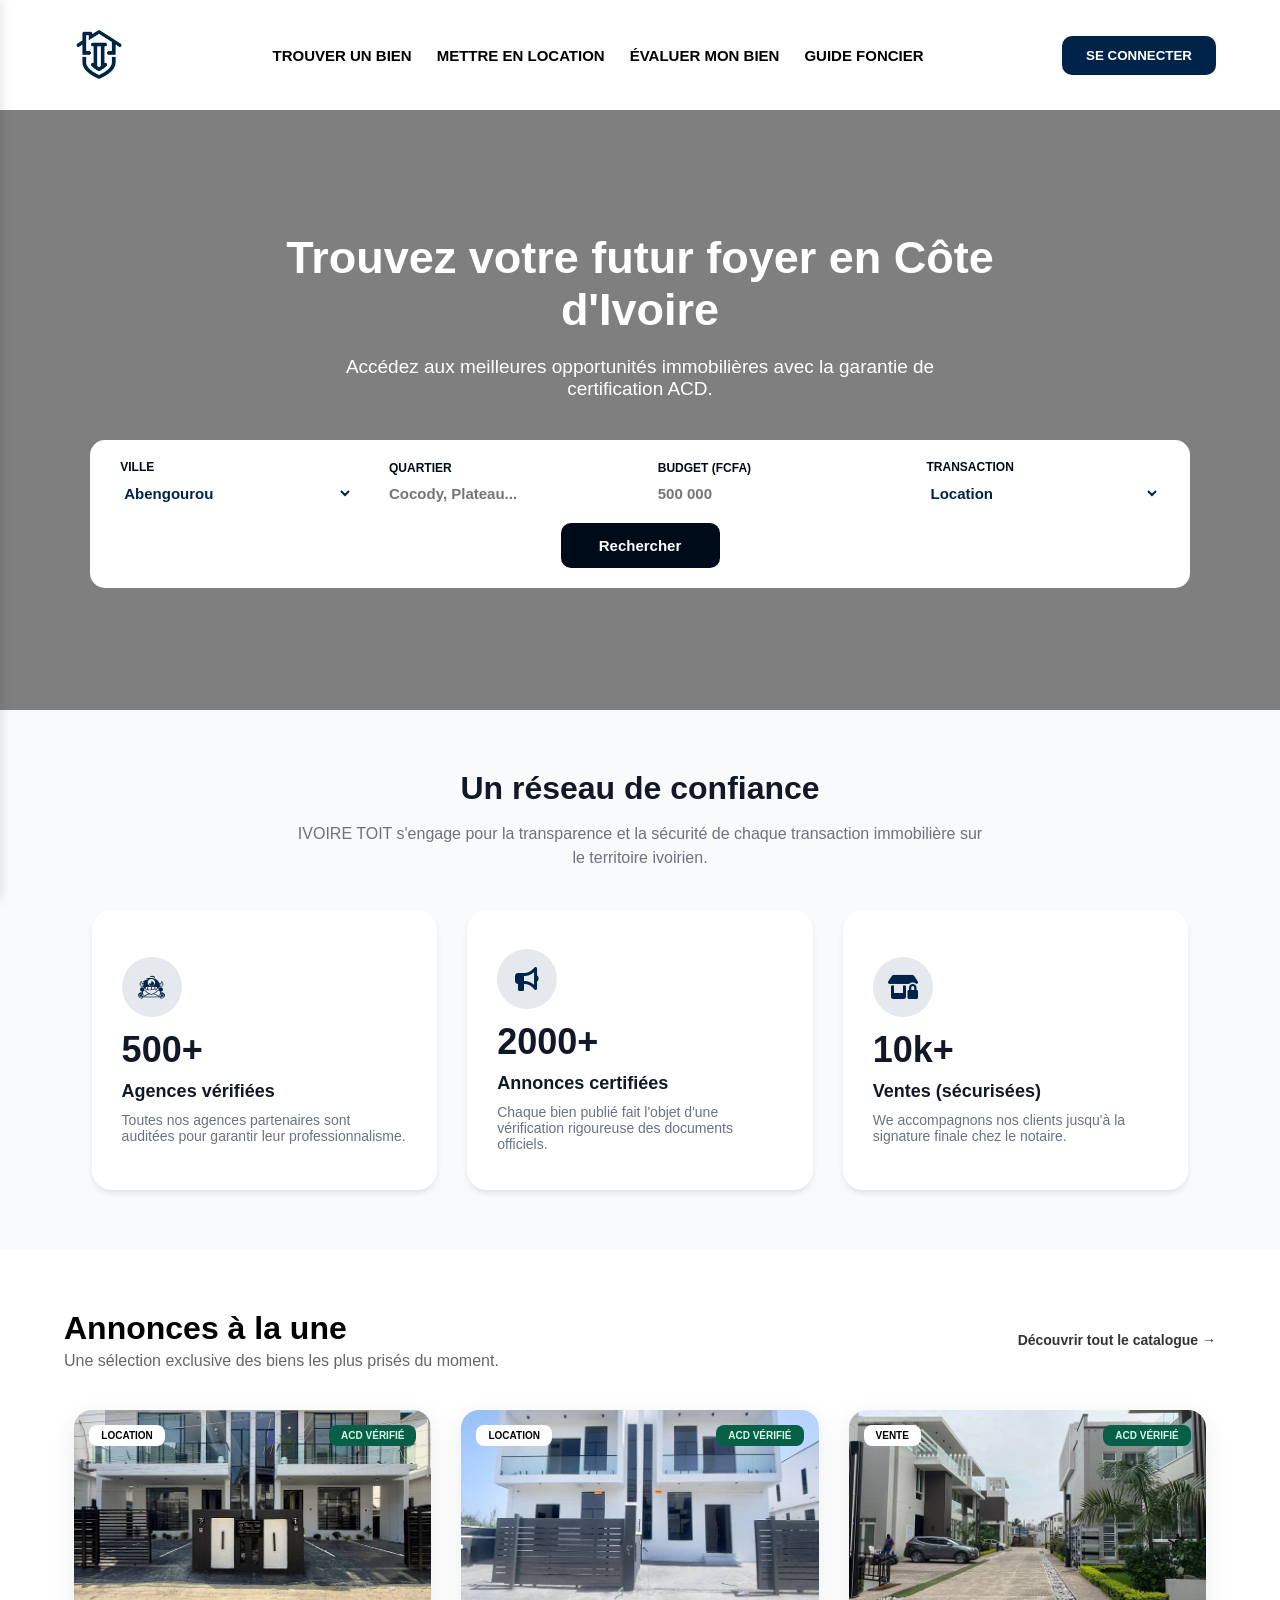
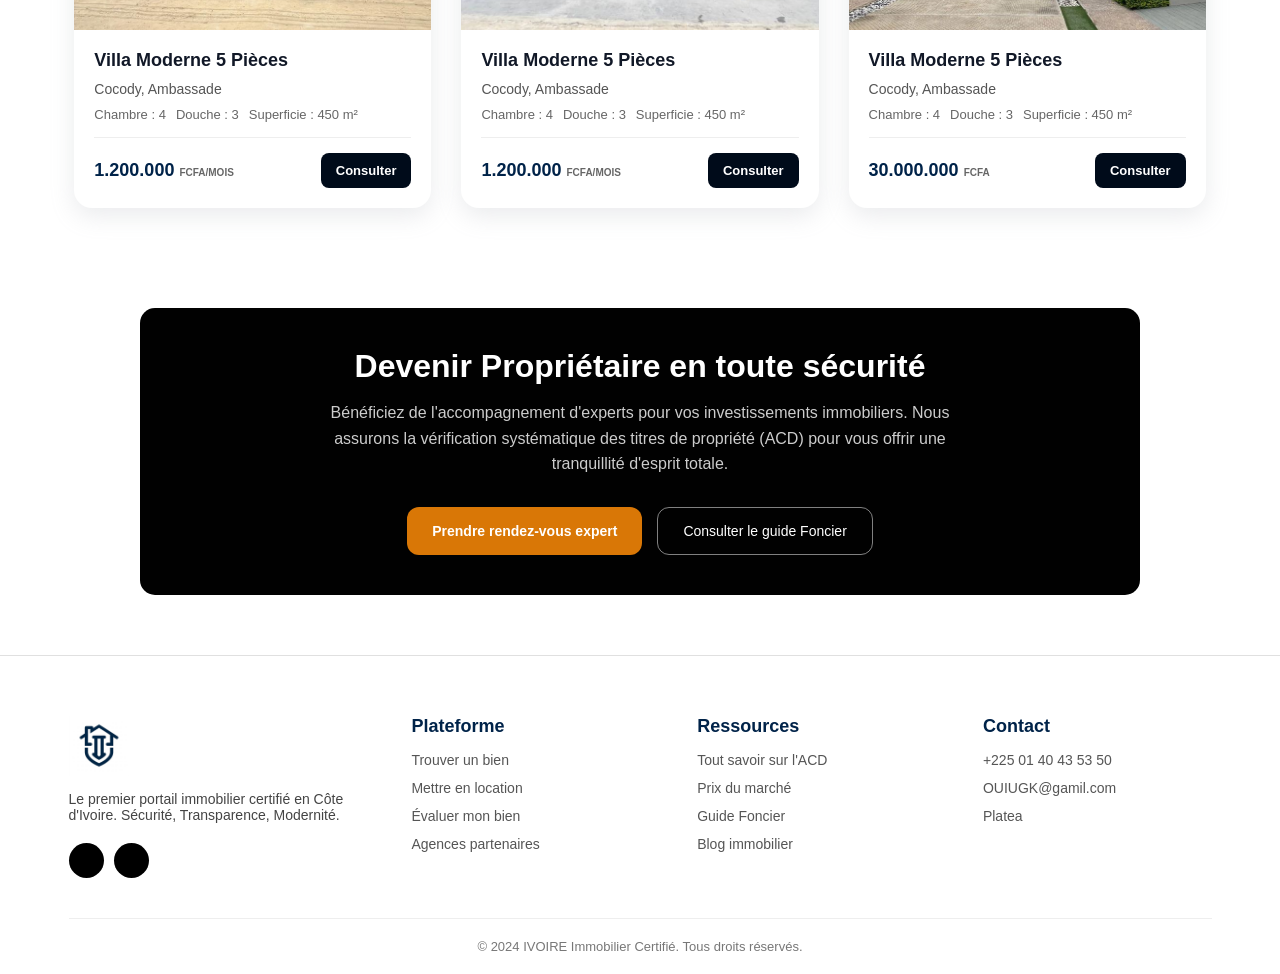
==== index.html @ 715c49f6 "ojgo" ====
<!DOCTYPE html>
<html lang="en">

<head>
    <meta charset="UTF-8">
    <meta name="viewport" content="width=device-width, initial-scale=1.0">
    <title>IVOIRE_IMMO</title>
    <link rel="stylesheet" href="./style.css">
    <link rel="icon" type="image/png" href="./IMAGE/LOGO.png">
    <link rel="stylesheet" href="https://cdnjs.cloudflare.com/ajax/libs/font-awesome/6.5.1/css/all.min.css">
    <script src="./menu.js"></script>
</head>

<body>
    <header>
        <div id="Logo">
            <img src="./IMAGE/LOGO.png" alt="Logo">
        </div>
        <div class="nav-bas">
            <h3><a href="" class="active">TROUVER UN BIEN</a></h3>
            <h3><a href="./ Mettre_en _ocation.html"  >METTRE EN LOCATION</a></h3>
            <h3><a href="./evaluation.html">ÉVALUER MON BIEN</a></h3>
            <h3><a href="./GUIDE_FONCIER.html">GUIDE FONCIER</a></h3>
        </div>

        <a href="./Connexion.html" id="Connexion">
            <button>SE CONNECTER</button>
        </a>

        <a href="#" id="openBtn" class="burger-icon">
            <span></span>
            <span></span>
            <span></span>
        </a>

        <!-- MENU LATÉRAL BURGER -->
        <div id="mySidenav" class="sidenav">
            <a id="closeBtn" href="#" class="close">×</a>
            <ul>
                <li><a href="" class="active">TROUVER UN BIEN</a></li>
                <li><a href="./ Mettre_en _ocation.html">METTRE EN LOCATION</a></li>
                <li><a href="./evaluation.html">ÉVALUER MON BIEN</a></li>
                <li><a href="./GUIDE_FONCIER.html">GUIDE FONCIER</a></li>
                <li><a href="./Connexion.html" style="color: #002349; font-weight: bold;">SE CONNECTER</a></li>
            </ul>
                <a href="./Connexion.html" id="Connexion">
            <button>SE CONNECTER</button>
        </a>
        </div>
    </header>

    <section id="Acceuil">
        <div id="flexboxi">
            <h1>Trouvez votre futur foyer en Côte d'Ivoire</h1>
            <p>Accédez aux meilleures opportunités immobilières avec la garantie de certification ACD.</p>

            <div id="Barre_Recherche">
                <div class="input_choix">
                    <label>VILLE</label>
                    <select>
                        <option value="abengourou">Abengourou</option>
                        <option value="abidjan">Abidjan</option>
                        <option value="adzoppe">Adzopé</option>
                        <option value="bondoukou">Bondoukou</option>
                        <option value="bouafle">Bouaflé</option>
                        <option value="bouake">Bouaké</option>
                        <option value="dabou">Dabou</option>
                        <option value="daloa">Daloa</option>
                        <option value="danane">Danané</option>
                        <option value="divo">Divo</option>
                        <option value="duekoue">Duékoué</option>
                        <option value="ferkessedougou">Ferkessédougou</option>
                        <option value="gagnoa">Gagnoa</option>
                        <option value="grand-bassam">Grand-Bassam</option>
                        <option value="guiglo">Guiglo</option>
                        <option value="katiola">Katiola</option>
                        <option value="korhogo">Korhogo</option>
                        <option value="man">Man</option>
                        <option value="san-pedro">San Pedro</option>
                        <option value="soubre">Soubré</option>
                        <option value="yamoussoukro">Yamoussoukro</option>
                        <option value="zebi">Zebi</option>
                    </select>
                </div>

                <div class="Choix">
                    <label>QUARTIER</label>
                    <input type="text" placeholder="Cocody, Plateau...">
                </div>

                <div class="Choix">
                    <label>BUDGET (FCFA)</label>
                    <input type="number" placeholder="500 000">
                </div>

                <div class="Choix">
                    <label>TRANSACTION</label>
                    <select>
                        <option>Location</option>
                        <option>Vente</option>
                    </select>
                </div>

                <div id="Bouton-Recherche">
                    <button>Rechercher</button>
                </div>
            </div>
        </div>
    </section>

    <section id="Section_li">
        <div id="Con_TEXTE">
            <h2>Un réseau de confiance</h2>
            <p>IVOIRE TOIT s'engage pour la transparence et la sécurité de chaque transaction immobilière sur le
                territoire ivoirien.</p>
        </div>

        <div id="LE_Cards">
            <div class="page_texte">
                <div class="Icone"> <i class="fa-brands fa-optin-monster"></i> </div>
                <h3>500+</h3>
                <h4>Agences vérifiées</h4>
                <p>Toutes nos agences partenaires sont auditées pour garantir leur professionnalisme.</p>
            </div>

            <div class="page_texte">
                <div class="Icone"> <i class="fa-solid fa-bullhorn"></i> </div>
                <h3>2000+</h3>
                <h4>Annonces certifiées</h4>
                <p>Chaque bien publié fait l'objet d'une vérification rigoureuse des documents officiels.</p>
            </div>

            <div class="page_texte">
                <div class="Icone"> <i class="fa-solid fa-shop-lock"></i> </div>
                <h3>10k+</h3>
                <h4>Ventes (sécurisées)</h4>
                <p>We accompagnons nos clients jusqu'à la signature finale chez le notaire.</p>
            </div>
        </div>
    </section>

    <main id="Annonces">
        <div id="Annonces_TEXTE">
            <div id="Textes-Entete">
                <h2>Annonces à la une</h2>
                <p>Une sélection exclusive des biens les plus prisés du moment.</p>
            </div>
            <a href="#" id="Lien-Catalogue">Découvrir tout le catalogue →</a>
        </div>

        <div id="box_Annonces">
            <!-- Carte 1 -->
            <div class="Grand_box">
                <div class="Image_fix">
                    <span class="acteur-Tag">LOCATION</span>
                    <span class="filtre-ACD">ACD VÉRIFIÉ</span>
                    <img src="./IMAGE/Maision_2.jpeg" alt="Villa">
                </div>
                <div class="Infos-text">
                    <div class="TEXTETE">
                        <h3>Villa Moderne 5 Pièces</h3>
                    </div>
                    <p class="Localisation">Cocody, Ambassade</p>
                    <div class="detaille">
                        <span>Chambre : 4</span>
                        <span>Douche : 3</span>
                        <span>Superficie : 450 m²</span>
                    </div>
                    <div class="info">
                        <span class="Prix">1.200.000 <small>FCFA/MOIS</small></span>
                        <a href="./GUIDE_FONCIER.html" class="Btn-Consulter">Consulter</a>
                    </div>
                </div>
            </div>

            <!-- Carte 2 -->
            <div class="Grand_box">
                <div class="Image_fix">
                    <span class="acteur-Tag">LOCATION</span>
                    <span class="filtre-ACD">ACD VÉRIFIÉ</span>
                    <img src="./IMAGE/Maision_1.jpeg" alt="Villa">
                </div>
                <div class="Infos-text">
                    <div class="TEXTETE">
                        <h3>Villa Moderne 5 Pièces</h3>
                    </div>
                    <p class="Localisation">Cocody, Ambassade</p>
                    <div class="detaille">
                        <span>Chambre : 4</span>
                        <span>Douche : 3</span>
                        <span>Superficie : 450 m²</span>
                    </div>
                    <div class="info">
                        <span class="Prix">1.200.000 <small>FCFA/MOIS</small></span>
                        <a href="./GUIDE_FONCIER.html" class="Btn-Consulter">Consulter</a>
                    </div>
                </div>
            </div>

            <!-- Carte 3 -->
            <div class="Grand_box">
                <div class="Image_fix">
                    <span class="acteur-Tag">VENTE</span>
                    <span class="filtre-ACD">ACD VÉRIFIÉ</span>
                    <img src="./IMAGE/Maision_3.jpeg" alt="Villa">
                </div>
                <div class="Infos-text">
                    <div class="TEXTETE">
                        <h3>Villa Moderne 5 Pièces</h3>
                    </div>
                    <p class="Localisation">Cocody, Ambassade</p>
                    <div class="detaille">
                        <span>Chambre : 4</span>
                        <span>Douche : 3</span>
                        <span>Superficie : 450 m²</span>
                    </div>
                    <div class="info">
                        <span class="Prix">30.000.000 <small>FCFA</small></span>
                        <a href="./GUIDE_FONCIER.html" class="Btn-Consulter">Consulter</a>
                    </div>
                </div>
            </div>
        </div>
    </main>

    <div id="N_guessan">
        <div class="Bamba">
            <h1 class="Diomande">Devenir Propriétaire en toute sécurité</h1>
            <p class="Doumbia">
                Bénéficiez de l'accompagnement d'experts pour vos investissements immobiliers.
                Nous assurons la vérification systématique des titres de propriété (ACD)
                pour vous offrir une tranquillité d'esprit totale.
            </p>
            <div class="Cisse">
                <button id="Diarrassouba">Prendre rendez-vous expert</button>
                <button id="Dosso">Consulter le guide Foncier</button>
            </div>
        </div>
    </div>

    <footer id="PiedDePage">
        <div class="ConteneurPrincipal">
            <div class="N_guessan_Section">
                <div class="LOGZO">
                    <img src="./IMAGE/LOGO.png" alt="Ivoire Toit">
                </div>
                <p class="Description">Le premier portail immobilier certifié en Côte d'Ivoire. Sécurité, Transparence,
                    Modernité.</p>
                <div class="ReseauxSociaux">
                    <div class="RondSocial"></div>
                    <div class="RondSocial"></div>
                </div>
            </div>

            <div class="Bamba_Colonne">
                <h3>Plateforme</h3>
                <ul>
                    <li>Trouver un bien</li>
                    <li>Mettre en location</li>
                    <li>Évaluer mon bien</li>
                    <li>Agences partenaires</li>
                </ul>
            </div>

            <div class="Diomande_Colonne">
                <h3>Ressources</h3>
                <ul>
                    <li>Tout savoir sur l'ACD</li>
                    <li>Prix du marché</li>
                    <li>Guide Foncier</li>
                    <li>Blog immobilier</li>
                </ul>
            </div>

            <div class="Cisse_Colonne">
                <h3>Contact</h3>
                <ul>
                    <li>+225 01 40 43 53 50</li>
                    <li>OUIUGK@gamil.com</li>
                    <li>Platea</li>
                </ul>
            </div>
        </div>

        <div id="lolar">
            <p>© 2024 IVOIRE Immobilier Certifié. Tous droits réservés.</p>
        </div>
    </footer>
</body>

</html>
---- style.css ----
* {
    margin: 0;
    padding: 0;
    box-sizing: border-box;
}

html,
body {
    max-width: 100%;
    overflow-x: hidden;
    position: relative;
    min-height: 100vh;
    background-color: white;
    font-family: Arial, sans-serif;
}

/* --- HEADER --- */
header {
    min-height: 90px;
    width: 100%;
    margin-top: 10px;
    display: flex;
    align-items: center;
    justify-content: space-between;
    padding: 0 5%;
}

#Logo {
    height: 70px;
    width: auto;
}

#Logo img {
    height: 100%;
    width: auto;
}

.nav-bas {
    display: flex;
    justify-content: center;
    align-items: center;
    gap: 25px;
}

.nav-bas h3 a {
    text-decoration: none;
    color: #000000;
    font-size: 15px;
    font-weight: bold;
    transition: color 0.3s;
}


#Connexion {
    width: auto;
}

#Connexion button {
    padding: 12px 24px;
    background-color: #002349;
    color: white;
    border-radius: 10px;
    border: none;
    font-weight: bold;
    cursor: pointer;
}

/* --- STYLE MENU BURGER (Invisible sur PC) --- */
#openBtn {
    display: none;
    text-decoration: none;
}

.sidenav {
    height: 100%;
    width: 250px;
    position: fixed;
    z-index: 999;
    top: 0;
    left: -250px;
    background-color: #f8f9fa;
    padding-top: 60px;
    box-shadow: 2px 0px 10px rgba(0, 0, 0, 0.1);
    transition: left 0.4s ease;
}

.sidenav ul {
    list-style-type: none;
    padding: 0;
    margin: 0;
    display: flex;
    flex-direction: column;
    gap: 0;
}

.sidenav a {
    padding: 15px 32px;
    text-decoration: none;
    font-size: 16px;
    color: #333;
    display: block;
    font-weight: bold;
    transition: 0.3s;
}

.sidenav a:hover {
    color: #d97706;
    background-color: #eee;
}

.sidenav.active {
    left: 0;
  
}

.sidenav .close {
    position: absolute;
    top: 10px;
    right: 20px;
    font-size: 36px;
    color: #000;
    cursor: pointer;
}

.burger-icon span {
    display: block;
    width: 30px;
    height: 4px;
    background-color: #002349;
    margin: 5px 0;
    border-radius: 2px;
    transition: 0.3s;
}

/* --- ACCUEIL --- */
#Acceuil {
    min-height: 600px;
    width: 100%;
    background-image: url('https://images.unsplash.com/photo-1582407947304-fd86f028f716?ixlib=rb-1.2.1&auto=format&fit=crop&w=1350&q=80');
    background-size: cover;
    background-position: center;
    margin-top: 10px;
}

#flexboxi {
    height: 100%;
    min-height: 600px;
    width: 100%;
    background-color: rgba(0, 0, 0, 0.5);
    display: flex;
    flex-direction: column;
    justify-content: center;
    align-items: center;
    color: white;
    text-align: center;
    padding: 20px;
}

#flexboxi h1 {
    font-size: 45px;
    width: 80%;
    max-width: 800px;
    margin-bottom: 20px;
}

#flexboxi p {
    font-size: 19px;
    width: 80%;
    max-width: 600px;
    margin-bottom: 40px;
}

#Barre_Recherche {
    width: 90%;
    max-width: 1100px;
    background-color: white;
    border-radius: 15px;
    display: flex;
    flex-wrap: wrap;
    justify-content: space-around;
    align-items: center;
    padding: 20px;
    gap: 15px;
}

.input_choix,
.Choix {
    width: 22%;
    min-width: 160px;
    display: flex;
    flex-direction: column;
    justify-content: center;
    text-align: left;
}

.input_choix label,
.Choix label {
    color: #000b1a;
    font-size: 12px;
    font-weight: bold;
    margin-bottom: 5px;
}

.input_choix select,
.Choix select,
.Choix input {
    font-size: 15px;
    font-weight: bold;
    color: #002349;
    border: none;
    outline: none;
    background: none;
    width: 100%;
    padding: 5px 0;
}

#Bouton-Recherche {
    width: 15%;
    min-width: 140px;
    height: 45px;
}

#Bouton-Recherche button {
    height: 100%;
    width: 100%;
    background-color: #000b1a;
    color: white;
    border: none;
    border-radius: 10px;
    cursor: pointer;
    font-weight: bold;
    font-size: 15px;
}

#Bouton-Recherche button:hover {
    background-color: #002349;
}

/* --- SECTION CONFIANCE --- */
#Section_li {
    width: 100%;
    padding: 60px 5%;
    background-color: #f9fafb;
    display: flex;
    flex-direction: column;
    align-items: center;
}

#Con_TEXTE {
    width: 100%;
    max-width: 700px;
    text-align: center;
    margin-bottom: 40px;
}

#Con_TEXTE h2 {
    font-size: 32px;
    color: #111827;
    margin-bottom: 15px;
}

#Con_TEXTE p {
    font-size: 16px;
    color: #6b7280;
    line-height: 1.5;
}

#LE_Cards {
    width: 100%;
    max-width: 1200px;
    display: flex;
    flex-wrap: wrap;
    justify-content: center;
    gap: 30px;
}

.page_texte {
    min-height: 280px;
    width: 30%;
    min-width: 280px;
    background-color: white;
    border-radius: 20px;
    display: flex;
    flex-direction: column;
    justify-content: center;
    padding: 30px;
    box-shadow: 0 4px 6px -1px rgba(0, 0, 0, 0.1);
}

.Icone {
    height: 60px;
    width: 60px;
    border-radius: 50%;
    display: flex;
    justify-content: center;
    align-items: center;
    font-size: 24px;
    background-color: #0023491a;
    color: #002349;
}

.page_texte h3 {
    font-size: 36px;
    color: #111827;
    margin-top: 12px;
}

.page_texte h4 {
    font-size: 18px;
    margin: 10px 0;
    color: #111827;
}

.page_texte p {
    font-size: 14px;
    color: #6b7280;
}

/* --- SECTION ANNONCES --- */
#Annonces {
    width: 100%;
    padding: 60px 5%;
    display: flex;
    flex-direction: column;
    align-items: center;
}

#Annonces_TEXTE {
    width: 100%;
    max-width: 1200px;
    display: flex;
    justify-content: space-between;
    align-items: center;
    margin-bottom: 40px;
    flex-wrap: wrap;
    gap: 15px;
}

#Textes-Entete h2 {
    font-size: 32px;
    margin-bottom: 5px;
}

#Textes-Entete p {
    font-size: 16px;
    color: #666;
}

#Lien-Catalogue {
    font-size: 14px;
    color: #333;
    text-decoration: none;
    font-weight: bold;
}

#box_Annonces {
    width: 100%;
    max-width: 1200px;
    display: flex;
    flex-wrap: wrap;
    justify-content: center;
    gap: 30px;
}

.Grand_box {
    width: 31%;
    min-width: 300px;
    border-radius: 18px;
    display: flex;
    flex-direction: column;
    background-color: white;
    box-shadow: rgba(149, 157, 165, 0.2) 0px 8px 24px;
    overflow: hidden;
}

.Image_fix {
    height: 220px;
    width: 100%;
    position: relative;
}

.Image_fix img {
    height: 100%;
    width: 100%;
    object-fit: cover;
}

.acteur-Tag {
    position: absolute;
    top: 15px;
    left: 15px;
    background-color: white;
    padding: 5px 12px;
    border-radius: 8px;
    font-size: 10px;
    font-weight: bold;
    z-index: 2;
}

.filtre-ACD {
    position: absolute;
    top: 15px;
    right: 15px;
    background-color: #065f46;
    color: #d1fae5;
    padding: 5px 12px;
    border-radius: 8px;
    font-size: 10px;
    font-weight: bold;
    z-index: 2;
}

.Infos-text {
    padding: 20px;
    display: flex;
    flex-direction: column;
}

.TEXTETE h3 {
    font-size: 18px;
    color: #111827;
}

.Localisation {
    font-size: 14px;
    color: #555;
    margin: 10px 0;
}

.detaille {
    display: flex;
    flex-wrap: wrap;
    gap: 10px;
    font-size: 13px;
    color: #666;
    border-bottom: 1px solid #eee;
    padding-bottom: 15px;
    margin-bottom: 15px;
}

.info {
    display: flex;
    align-items: center;
    justify-content: space-between;
    gap: 10px;
}

.Prix {
    font-size: 18px;
    font-weight: bold;
    color: #002349;
}

.Prix small {
    font-size: 10px;
    color: #666;
}

.Btn-Consulter {
    padding: 10px 15px;
    background-color: #000b1a;
    color: white;
    text-decoration: none;
    border-radius: 8px;
    font-weight: bold;
    font-size: 13px;
    text-align: center;
    transition: background-color 0.3s;
}

.Btn-Consulter:hover {
    background-color: #002349;
}

#N_guessan {
    width: 90%;
    max-width: 1000px;
    background-color: #010101;
    display: flex;
    justify-content: center;
    align-items: center;
    border-radius: 15px;
    color: white;
    text-align: center;
    margin: 40px auto;
    padding: 40px 20px;
}

.Bamba {
    width: 100%;
    max-width: 800px;
    display: flex;
    flex-direction: column;
    align-items: center;
}

.Diomande {
    font-size: 32px;
    margin-bottom: 15px;
}

.Doumbia {
    width: 100%;
    max-width: 650px;
    font-size: 16px;
    line-height: 1.6;
    margin-bottom: 30px;
    color: #ccc;
}

.Cisse {
    width: 100%;
    display: flex;
    flex-wrap: wrap;
    justify-content: center;
    gap: 15px;
}

#Diarrassouba {
    padding: 15px 25px;
    background-color: #d97706;
    color: white;
    border: none;
    border-radius: 12px;
    cursor: pointer;
    font-weight: bold;
    font-size: 14px;
    transition: background 0.3s;
}

#Dosso {
    padding: 15px 25px;
    background-color: transparent;
    color: white;
    border: 1px solid rgba(255, 255, 255, 0.5);
    border-radius: 12px;
    font-size: 14px;
    cursor: pointer;
    transition: background 0.3s;
}



#Dosso:hover {
    background-color: rgba(255, 255, 255, 0.1);
}

/* --- FOOTER --- */
#PiedDePage {
    width: 100%;
    background-color: #FFFFFF;
    color: #000000;
    display: flex;
    flex-direction: column;
    align-items: center;
    border-top: 1px solid #E0E0E0;
    margin-top: 60px;
    padding: 60px 5px 20px 5px;
}

.ConteneurPrincipal {
    width: 90%;
    max-width: 1200px;
    display: flex;
    flex-wrap: wrap;
    justify-content: space-between;
    gap: 40px;
    margin-bottom: 40px;
}

.N_guessan_Section {
    width: 25%;
    min-width: 250px;
}

.LOGZO {
    height: 60px;
    margin-bottom: 15px;
}

.LOGZO img {
    height: 100%;
}

.Description {
    font-size: 14px;
    margin-bottom: 20px;
    color: #444;
}

.ReseauxSociaux {
    display: flex;
    gap: 10px;
}

.RondSocial {
    height: 35px;
    width: 35px;
    background-color: #000000;
    border-radius: 50%;
}

.Bamba_Colonne,
.Diomande_Colonne,
.Cisse_Colonne {
    width: 20%;
    min-width: 180px;
    display: flex;
    flex-direction: column;
    gap: 15px;
}

.Bamba_Colonne h3,
.Diomande_Colonne h3,
.Cisse_Colonne h3 {
    font-size: 18px;
    color: #002349;
}

.Bamba_Colonne ul,
.Diomande_Colonne ul,
.Cisse_Colonne ul {
    list-style: none;
    display: flex;
    flex-direction: column;
    gap: 12px;
}

.Bamba_Colonne ul li,
.Diomande_Colonne ul li,
.Cisse_Colonne ul li {
    font-size: 14px;
    color: #555;
    cursor: pointer;
}



#lolar {
    width: 90%;
    max-width: 1200px;
    border-top: 1px solid #EEEEEE;
    padding-top: 20px;
    text-align: center;
}

#lolar p {
    font-size: 13px;
    color: #777;
}

/* --- MEDIA QUERIES --- */
@media screen and (max-width: 1024px) {
    .nav-bas {
        gap: 15px;
    }

    .nav-bas h3 a {
        font-size: 13px;
    }

    .Grand_box {
        width: 45%;
    }
}

@media screen and (max-width: 768px) {
    header {
        flex-direction: row;
        justify-content: space-between;
        padding: 15px 5%;
    }

    .nav-bas,
    #Connexion {
        display: none !important;

    }

    #openBtn {
        display: block;

    }

    #flexboxi h1 {
        font-size: 32px;
    }

    #Barre_Recherche {
        flex-direction: column;
        align-items: stretch;
    }

    .input_choix,
    .Choix,
    #Bouton-Recherche {
        width: 100%;
    }

    .page_texte {
        width: 100%;
    }

    .Grand_box {
        width: 100%;
    }

    .ConteneurPrincipal {
        flex-direction: column;
        align-items: center;
        text-align: center;
    }

    .N_guessan_Section,
    .Bamba_Colonne,
    .Diomande_Colonne,
    .Cisse_Colonne {
        width: 100%;
        align-items: center;
    }

    .ReseauxSociaux {
        justify-content: center;
    }
}

@media screen and (max-width: 480px) {
    #flexboxi h1 {
        font-size: 26px;
    }

    .Diomande {
        font-size: 24px;
    }

    .Doumbia {
        font-size: 14px;
    }

    #Annonces_TEXTE {
        flex-direction: column;
        align-items: flex-start;
    }
}
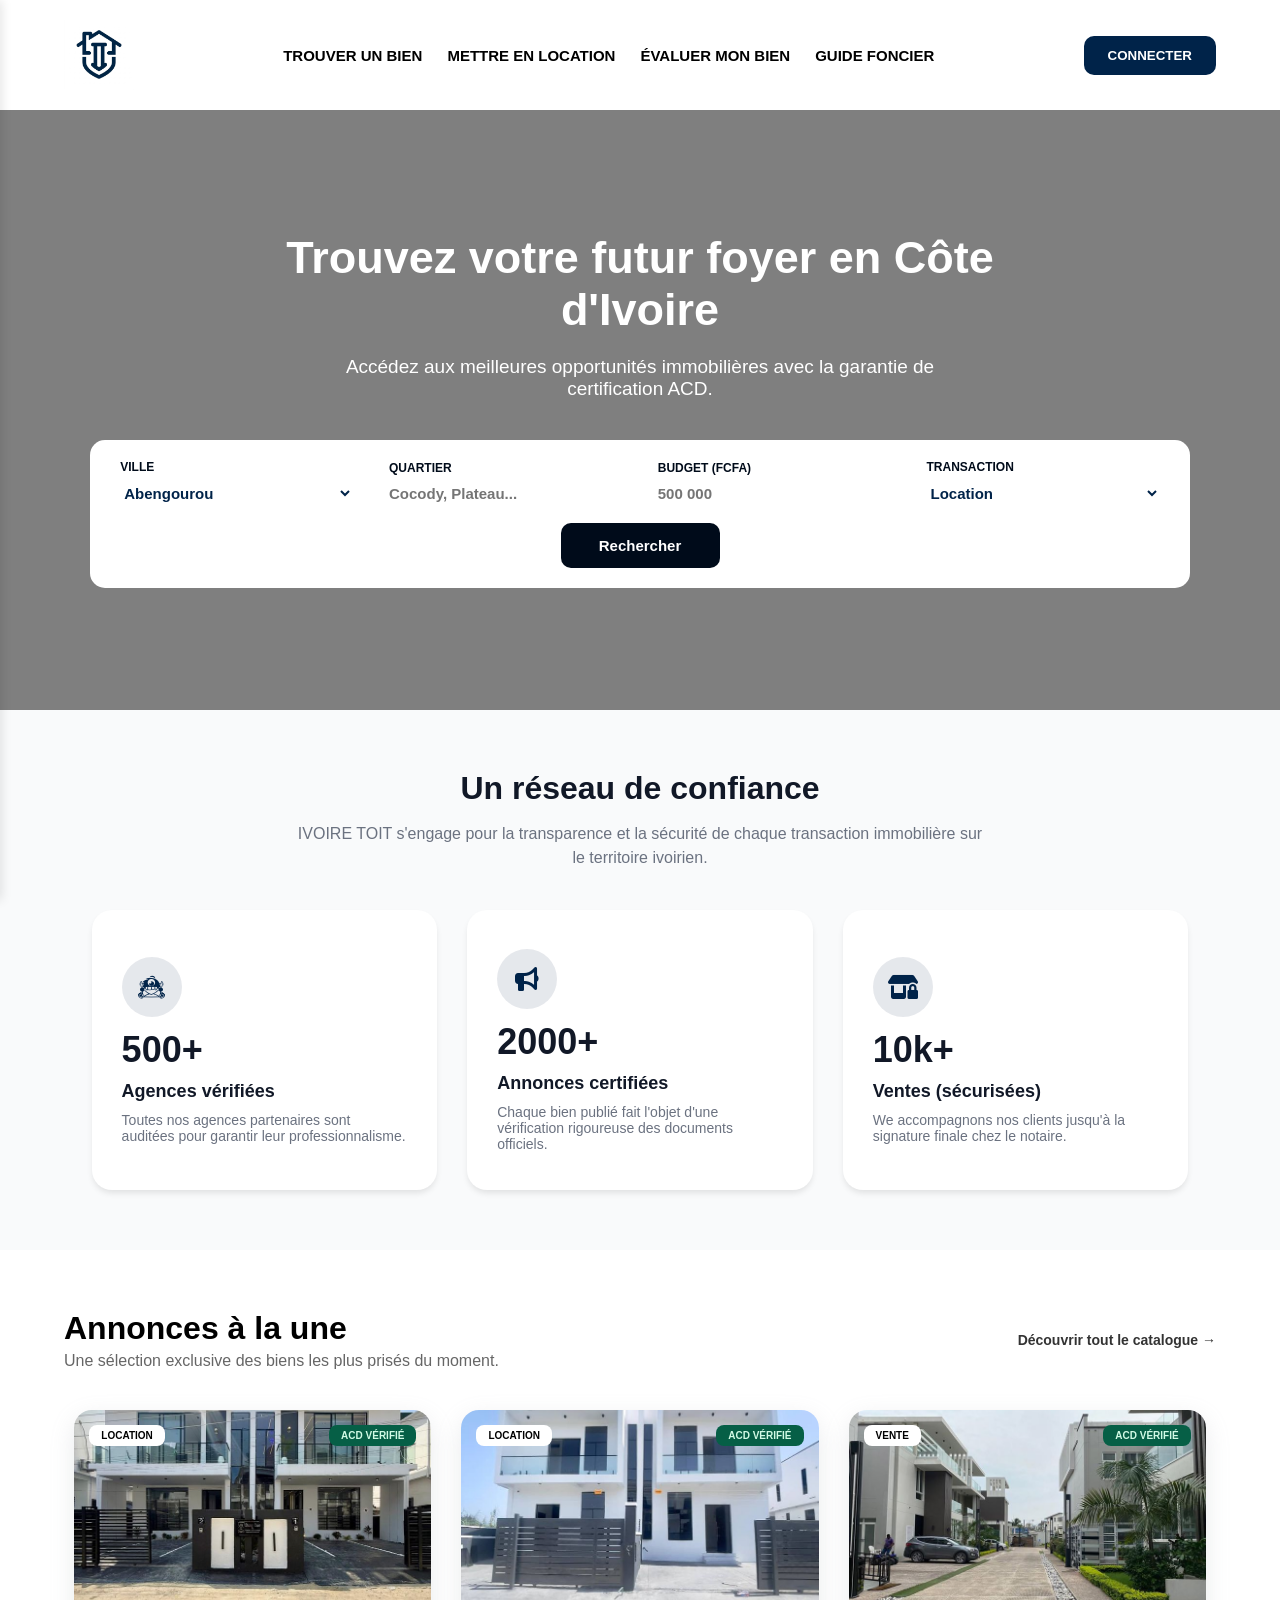
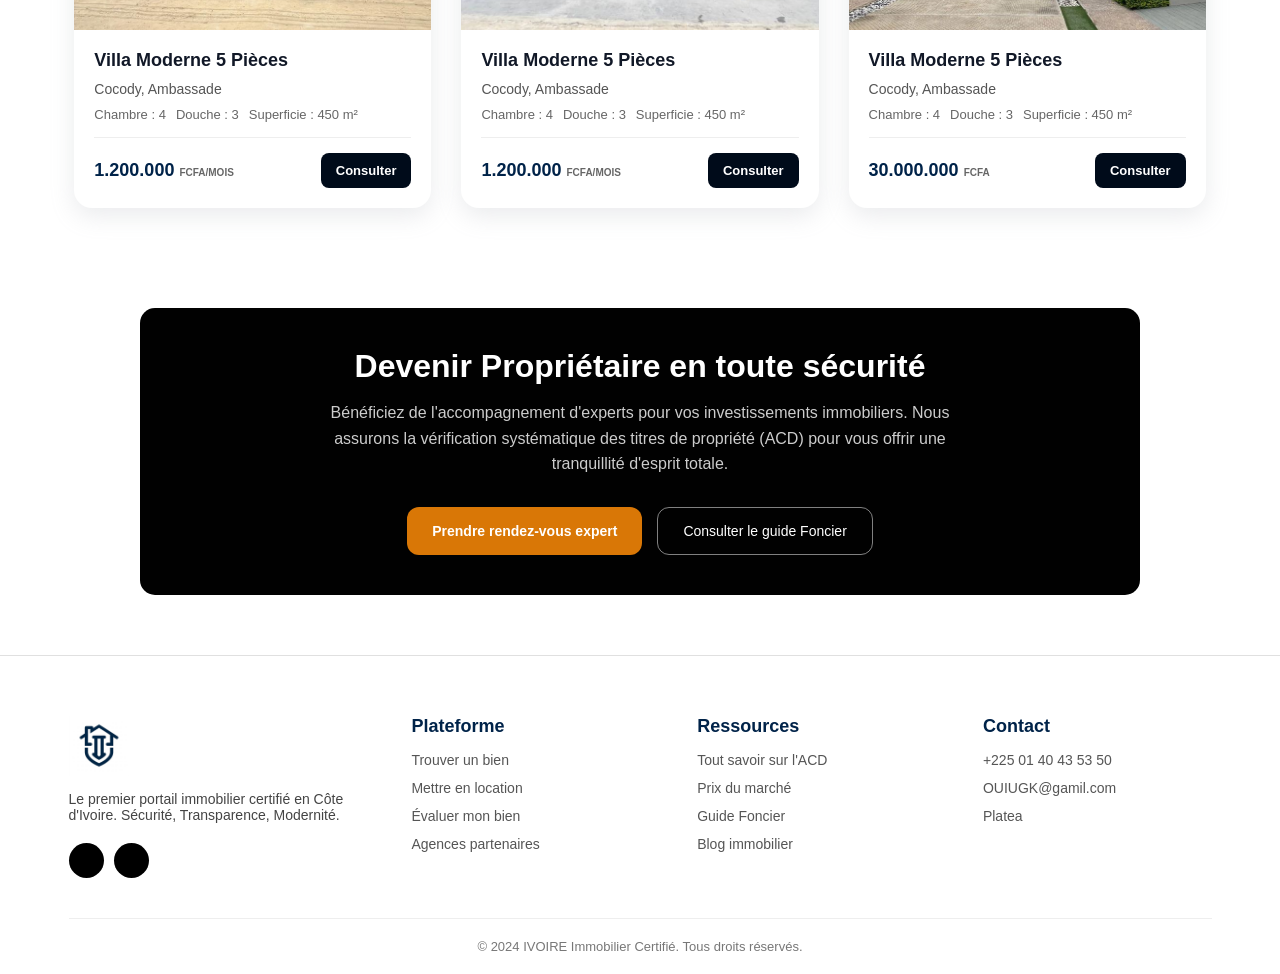
==== commit 875a1161: "oug" ====
--- a/index.html
+++ b/index.html
@@ -9,6 +9,7 @@
     <link rel="icon" type="image/png" href="./IMAGE/LOGO.png">
     <link rel="stylesheet" href="https://cdnjs.cloudflare.com/ajax/libs/font-awesome/6.5.1/css/all.min.css">
     <script src="./menu.js"></script>
+    <meta name="google-site-verification" content="sCwYyNuKj-NFI8PXNUrdHZATUU22gx-UyauRZFLc5jA" />
 </head>
 
 <body>
@@ -23,8 +24,8 @@
             <h3><a href="./GUIDE_FONCIER.html">GUIDE FONCIER</a></h3>
         </div>
 
-        <a href="./Connexion.html" id="Connexion">
-            <button>SE CONNECTER</button>
+        <a href="./SECONNECTER.html" id="Connexion">
+            <button>CONNECTER</button>
         </a>
 
         <a href="#" id="openBtn" class="burger-icon">
@@ -41,10 +42,10 @@
                 <li><a href="./ Mettre_en _ocation.html">METTRE EN LOCATION</a></li>
                 <li><a href="./evaluation.html">ÉVALUER MON BIEN</a></li>
                 <li><a href="./GUIDE_FONCIER.html">GUIDE FONCIER</a></li>
-                <li><a href="./Connexion.html" style="color: #002349; font-weight: bold;">SE CONNECTER</a></li>
+                <li><a href="./SECONNECTER.html" style="color: #002349; font-weight: bold;">SE CONNECTER</a></li>
             </ul>
-                <a href="./Connexion.html" id="Connexion">
-            <button>SE CONNECTER</button>
+                <a href="./SECONNECTER.html" id="Connexion">
+            <button>CONNECTER</button>
         </a>
         </div>
     </header>
@@ -286,6 +287,7 @@
             <p>© 2024 IVOIRE Immobilier Certifié. Tous droits réservés.</p>
         </div>
     </footer>
+    
 </body>
 
 </html>
--- a/style.css
+++ b/style.css
@@ -104,7 +104,6 @@
 }
 
 .sidenav a:hover {
-    color: #d97706;
     background-color: #eee;
 }
 
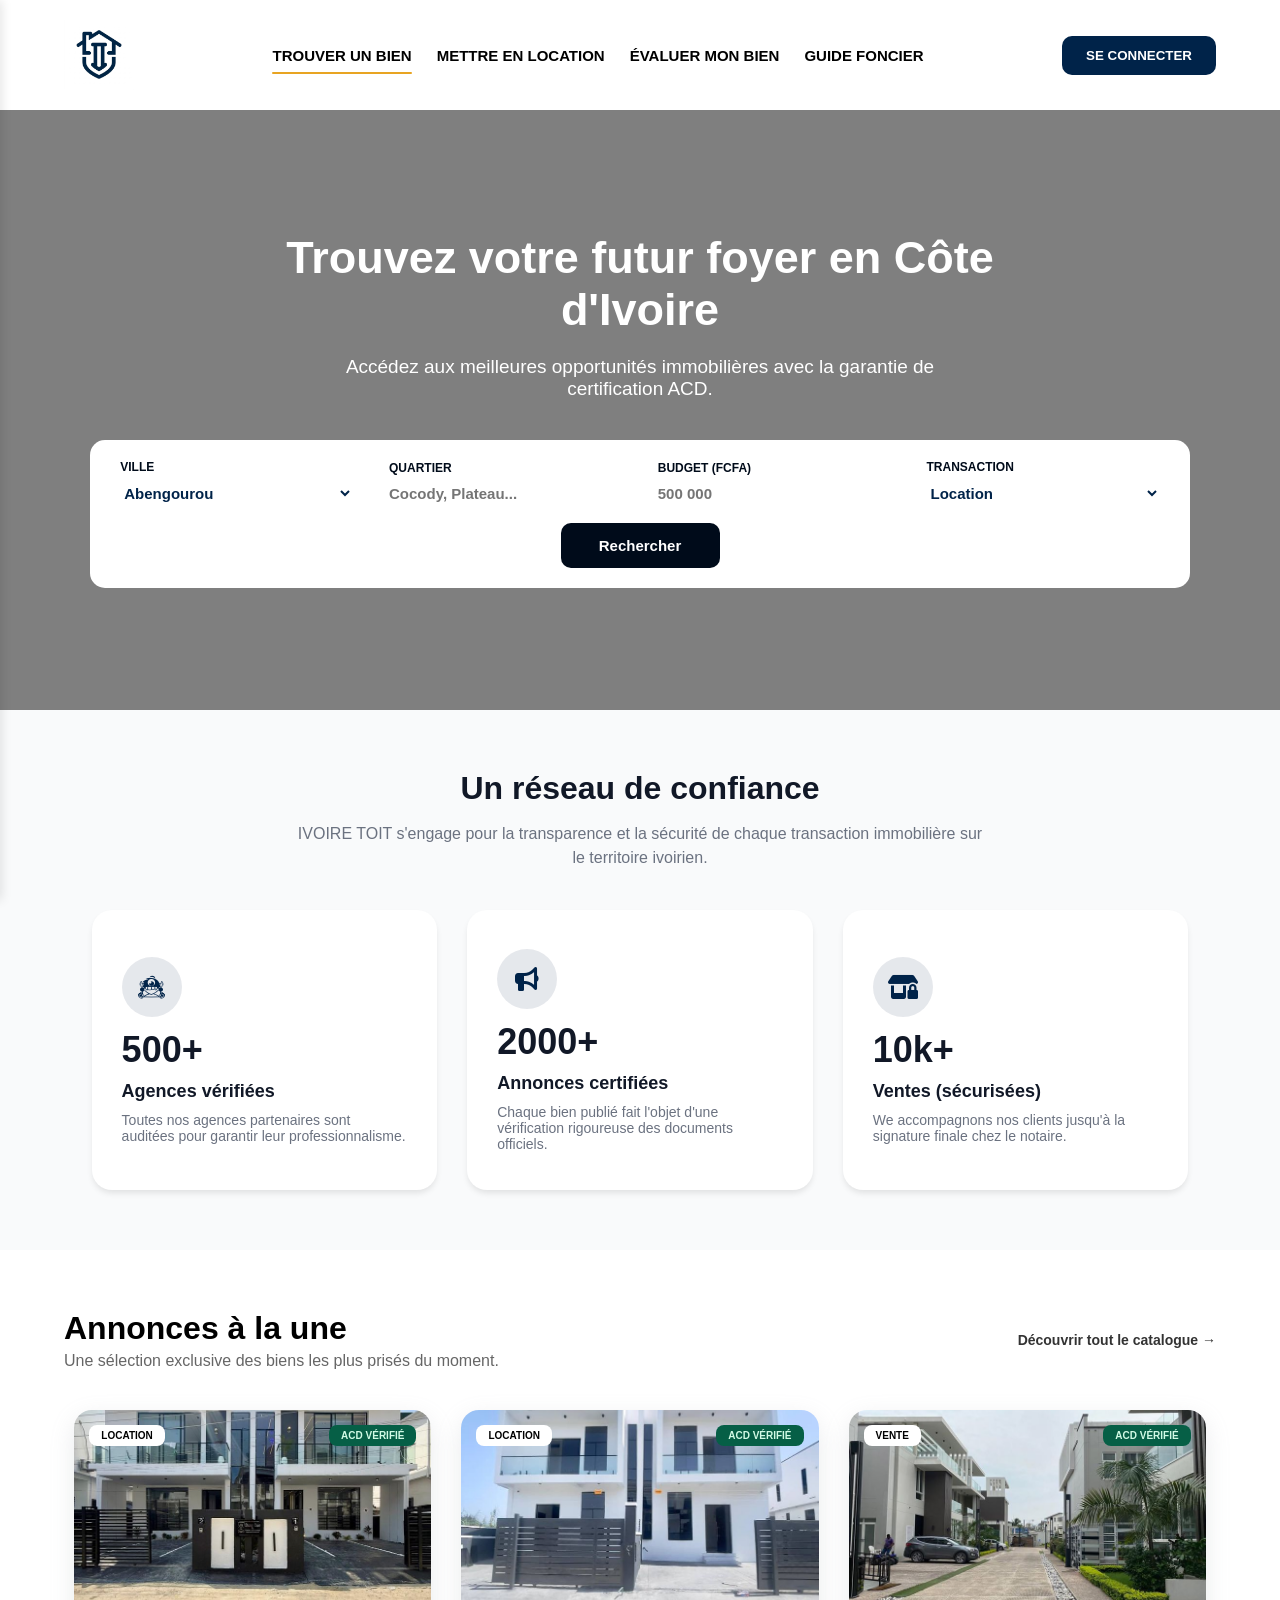
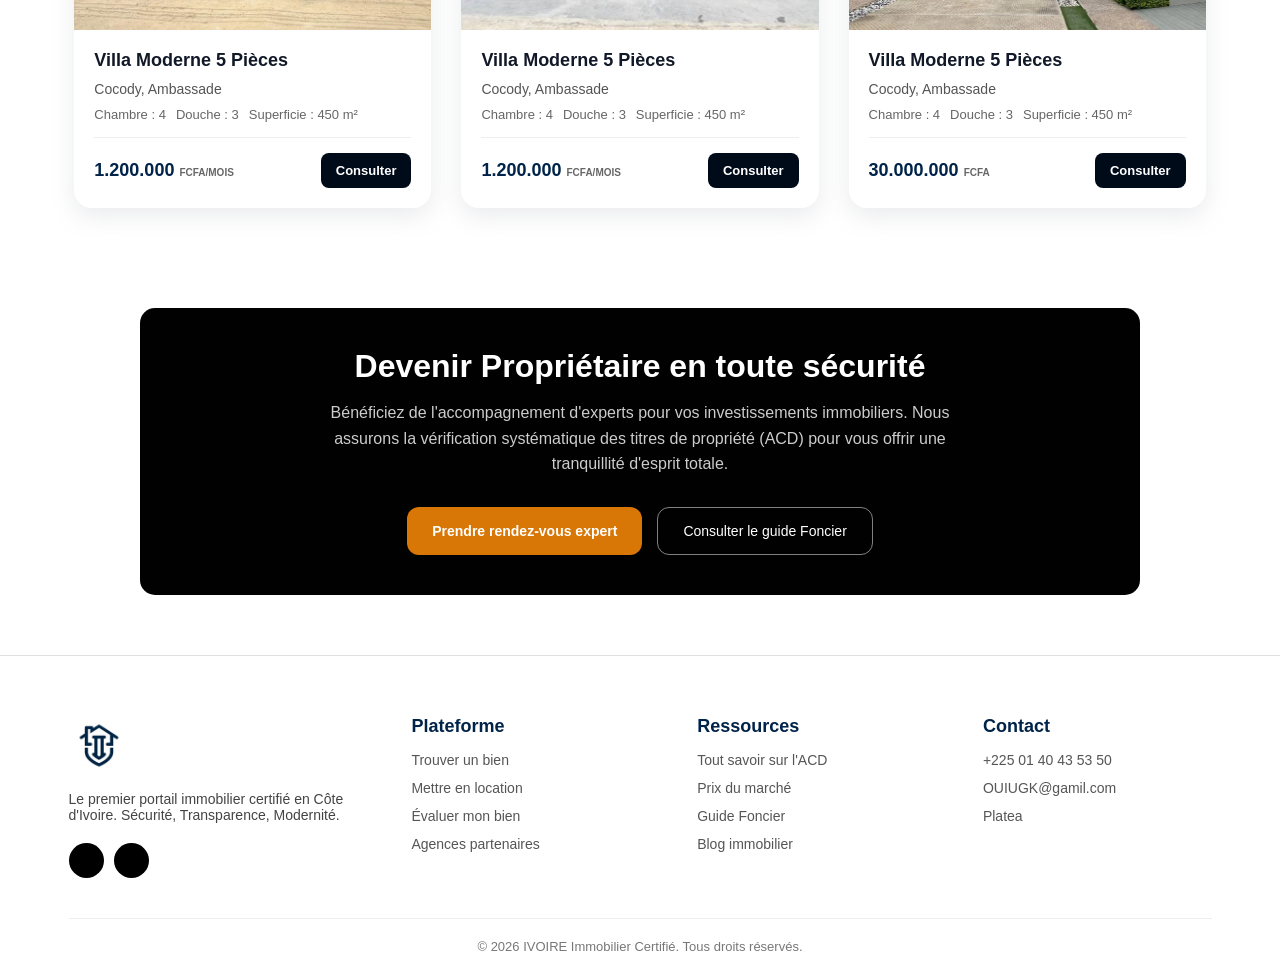
==== commit 59838700: "fin du site" ====
--- a/index.html
+++ b/index.html
@@ -4,7 +4,7 @@
 <head>
     <meta charset="UTF-8">
     <meta name="viewport" content="width=device-width, initial-scale=1.0">
-    <title>IVOIRE_IMMO</title>
+    <title>GESTION-IMMOBILIÈRE</title>
     <link rel="stylesheet" href="./style.css">
     <link rel="icon" type="image/png" href="./IMAGE/LOGO.png">
     <link rel="stylesheet" href="https://cdnjs.cloudflare.com/ajax/libs/font-awesome/6.5.1/css/all.min.css">
@@ -19,13 +19,13 @@
         </div>
         <div class="nav-bas">
             <h3><a href="" class="active">TROUVER UN BIEN</a></h3>
-            <h3><a href="./ Mettre_en _ocation.html"  >METTRE EN LOCATION</a></h3>
+            <h3><a href="./Location.html"  >METTRE EN LOCATION</a></h3>
             <h3><a href="./evaluation.html">ÉVALUER MON BIEN</a></h3>
             <h3><a href="./GUIDE_FONCIER.html">GUIDE FONCIER</a></h3>
         </div>
 
         <a href="./SECONNECTER.html" id="Connexion">
-            <button>CONNECTER</button>
+            <button>SE CONNECTER</button>
         </a>
 
         <a href="#" id="openBtn" class="burger-icon">
@@ -39,13 +39,13 @@
             <a id="closeBtn" href="#" class="close">×</a>
             <ul>
                 <li><a href="" class="active">TROUVER UN BIEN</a></li>
-                <li><a href="./ Mettre_en _ocation.html">METTRE EN LOCATION</a></li>
+                <li><a href="./Location.html">METTRE EN LOCATION</a></li>
                 <li><a href="./evaluation.html">ÉVALUER MON BIEN</a></li>
                 <li><a href="./GUIDE_FONCIER.html">GUIDE FONCIER</a></li>
                 <li><a href="./SECONNECTER.html" style="color: #002349; font-weight: bold;">SE CONNECTER</a></li>
             </ul>
                 <a href="./SECONNECTER.html" id="Connexion">
-            <button>CONNECTER</button>
+            <button>SE CONNECTER</button>
         </a>
         </div>
     </header>
@@ -284,7 +284,7 @@
         </div>
 
         <div id="lolar">
-            <p>© 2024 IVOIRE Immobilier Certifié. Tous droits réservés.</p>
+            <p>© 2026 IVOIRE Immobilier Certifié. Tous droits réservés.</p>
         </div>
     </footer>
     
--- a/style.css
+++ b/style.css
@@ -742,3 +742,47 @@
     }
 }
 
+
+
+
+.nav-bas a {
+    color: rgba(255,255,255,0.7);
+    text-decoration: none;
+    padding: 6px 0;
+    position: relative;
+    transition: color 0.2s;
+}
+.nav-bas a.active {
+    color: #000000;
+}
+.nav-bas a.active::after {
+    content: '';
+    position: absolute;
+    bottom: -4px;
+    left: 0;
+    right: 0;
+    height: 2px;
+    background: #e8a422; 
+    border-radius: 2px;
+} 
+
+
+#mySidenav ul li a {
+    position: relative;
+    padding: 10px 16px;
+    border-radius: 12px;
+    transition: background 0.2s ease;
+    display: block;
+}
+
+#mySidenav ul li a.active {
+    color: #040404;        
+    font-weight: bold;
+    background: rgba(109, 187, 211, 0.15);
+    border-radius: 12px;
+}
+
+/* Supprime l'ancien petit point */
+#mySidenav ul li a.active::before {
+    content: none;
+}
